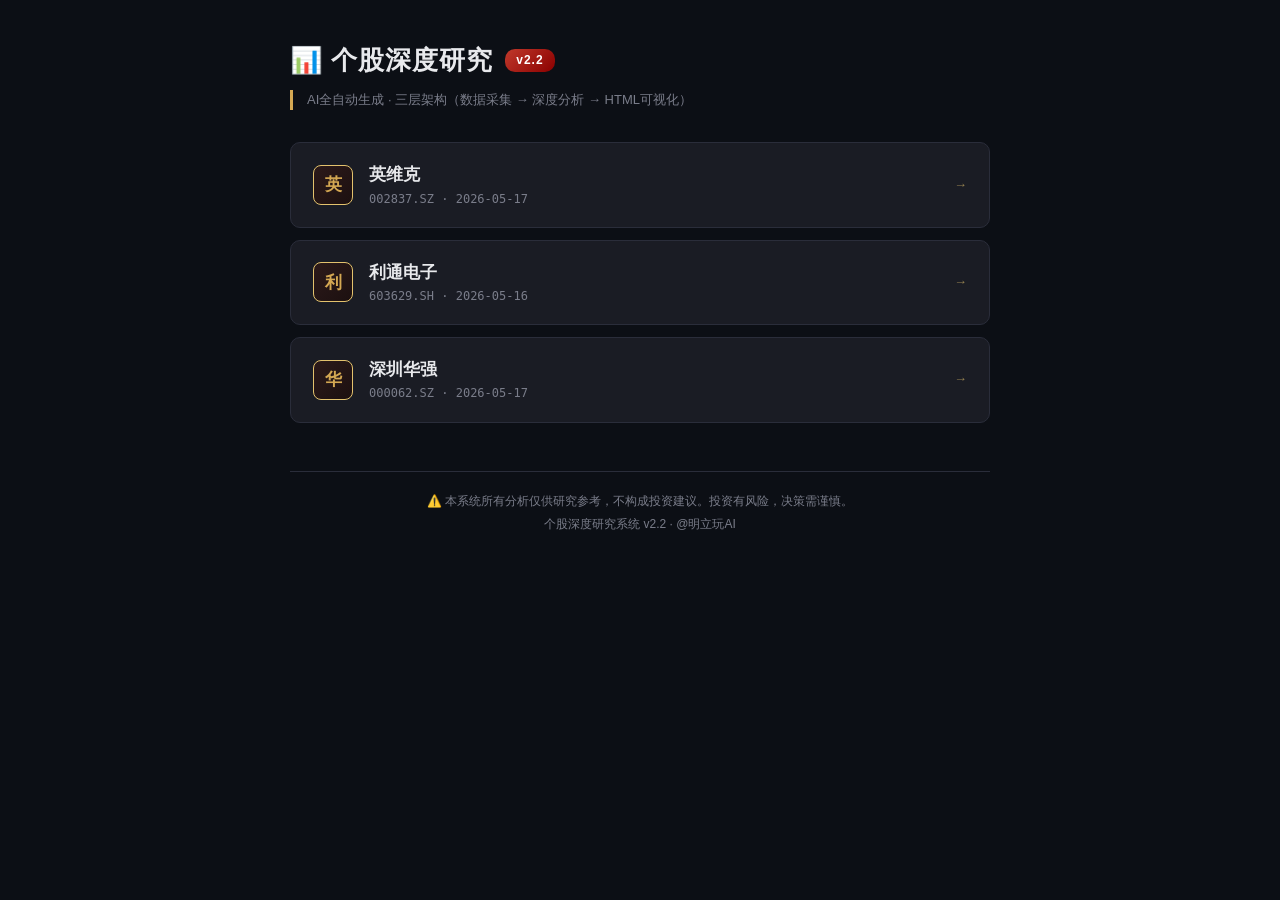
==== index.html @ 860a08ff "update" ====
<!DOCTYPE html>
<html lang="zh-CN">
<head>
<meta charset="UTF-8">
<meta name="viewport" content="width=device-width, initial-scale=1.0">
<title>个股深度研究 · 报告导航</title>
<style>
:root{--bg:#0c0f15;--card:#1a1c24;--border:#2a2d3a;--gold:#d4a853;--gold-light:#e3c26d;--red:#f55656;--text:#e8e9ec;--text-sec:#b0b3be;--text-muted:#7a7d8a;--radius:10px;--transition:0.2s ease}
*{margin:0;padding:0;box-sizing:border-box}
body{background:var(--bg);color:var(--text);font-family:"PingFang SC","Microsoft YaHei",sans-serif;line-height:1.6;font-size:14px;min-height:100vh;display:flex;flex-direction:column;align-items:center;padding:40px 20px}
.container{max-width:700px;width:100%}
h1{font-size:26px;font-weight:800;letter-spacing:1px;display:flex;align-items:center;gap:12px;flex-wrap:wrap}
h1 .badge{background:linear-gradient(135deg,#c0392b,#8b0000);color:#fff;font-size:12px;padding:2px 11px;border-radius:10px;font-weight:600}
.subtitle{color:var(--text-muted);font-size:13px;margin:8px 0 32px;border-left:3px solid var(--gold);padding-left:14px}
.stock-list{display:flex;flex-direction:column;gap:12px}
.stock-card{background:var(--card);border:1px solid var(--border);border-radius:var(--radius);padding:18px 22px;display:flex;align-items:center;gap:16px;text-decoration:none;color:inherit;transition:var(--transition)}
.stock-card:hover{border-color:var(--gold);box-shadow:0 4px 20px rgba(0,0,0,0.3)}
.stock-icon{width:40px;height:40px;border-radius:8px;background:linear-gradient(135deg,#2c1a1a,#1c1010);display:flex;align-items:center;justify-content:center;font-weight:900;font-size:17px;color:var(--gold);border:1px solid var(--gold-light);flex-shrink:0}
.stock-name{font-size:17px;font-weight:700}
.stock-code{font-size:12px;color:var(--text-muted);font-family:"JetBrains Mono","Consolas",monospace;margin-top:1px}
.stock-arrow{color:var(--gold-light);font-size:13px;margin-left:auto;opacity:0.6}
.stock-card:hover .stock-arrow{opacity:1}
.empty{text-align:center;padding:60px 20px;color:var(--text-muted);font-size:14px;border:2px dashed var(--border);border-radius:var(--radius)}
footer{margin-top:48px;font-size:12px;color:var(--text-muted);text-align:center;padding-top:20px;border-top:1px solid var(--border);width:100%}
</style>
</head>
<body>
<div class="container">
<h1>📊 个股深度研究 <span class="badge">v2.2</span></h1>
<div class="subtitle">AI全自动生成 · 三层架构（数据采集 → 深度分析 → HTML可视化）</div>
<div class="stock-list">

<a class="stock-card" href="英维克002837.SZ/20260517.html">
<div class="stock-icon">英</div>
<div>
<div class="stock-name">英维克</div>
<div class="stock-code">002837.SZ · 2026-05-17</div>
</div>
<div class="stock-arrow">→</div>
</a>

<a class="stock-card" href="利通电子603629.SH/20260516.html">
<div class="stock-icon">利</div>
<div>
<div class="stock-name">利通电子</div>
<div class="stock-code">603629.SH · 2026-05-16</div>
</div>
<div class="stock-arrow">→</div>
</a>

<a class="stock-card" href="深圳华强000062.SZ/20260517.html">
<div class="stock-icon">华</div>
<div>
<div class="stock-name">深圳华强</div>
<div class="stock-code">000062.SZ · 2026-05-17</div>
</div>
<div class="stock-arrow">→</div>
</a>

</div>
<footer>
<p>⚠️ 本系统所有分析仅供研究参考，不构成投资建议。投资有风险，决策需谨慎。</p>
<p style="margin-top:4px;">个股深度研究系统 v2.2 · @明立玩AI</p>
</footer>
</div>
</body>
</html>
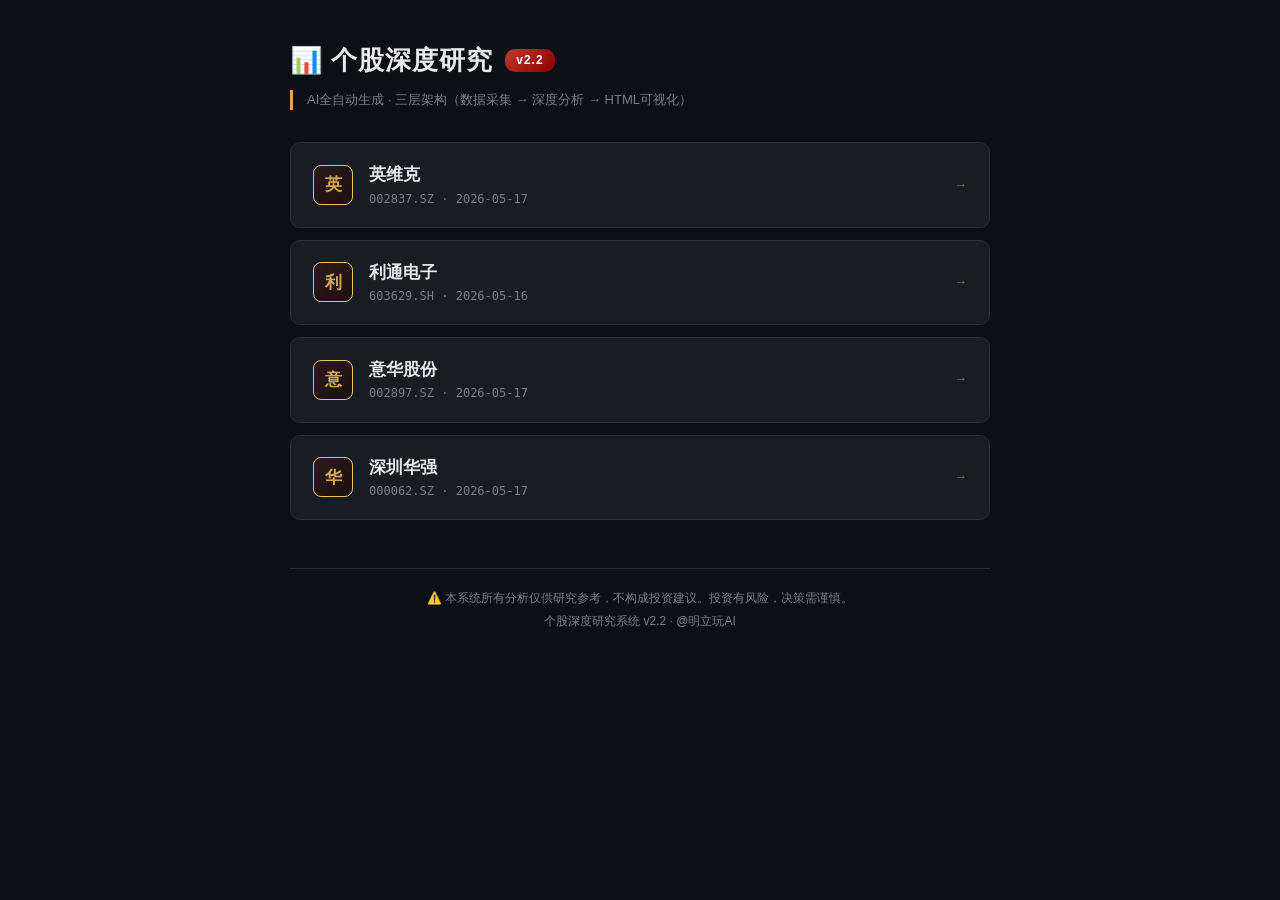
==== commit 3e4f4f12: "update" ====
--- a/index.html
+++ b/index.html
@@ -3,6 +3,7 @@
 <head>
 <meta charset="UTF-8">
 <meta name="viewport" content="width=device-width, initial-scale=1.0">
+<link rel="icon" type="image/svg+xml" href="favicon.svg">
 <title>个股深度研究 · 报告导航</title>
 <style>
 :root{--bg:#0c0f15;--card:#1a1c24;--border:#2a2d3a;--gold:#d4a853;--gold-light:#e3c26d;--red:#f55656;--text:#e8e9ec;--text-sec:#b0b3be;--text-muted:#7a7d8a;--radius:10px;--transition:0.2s ease}
@@ -30,7 +31,7 @@
 <div class="subtitle">AI全自动生成 · 三层架构（数据采集 → 深度分析 → HTML可视化）</div>
 <div class="stock-list">
 
-<a class="stock-card" href="英维克002837.SZ/20260517.html">
+<a class="stock-card" href="002837.SZ/20260517.html">
 <div class="stock-icon">英</div>
 <div>
 <div class="stock-name">英维克</div>
@@ -39,7 +40,7 @@
 <div class="stock-arrow">→</div>
 </a>
 
-<a class="stock-card" href="利通电子603629.SH/20260516.html">
+<a class="stock-card" href="603629.SH/20260516.html">
 <div class="stock-icon">利</div>
 <div>
 <div class="stock-name">利通电子</div>
@@ -48,7 +49,16 @@
 <div class="stock-arrow">→</div>
 </a>
 
-<a class="stock-card" href="深圳华强000062.SZ/20260517.html">
+<a class="stock-card" href="002897.SZ/20260517.html">
+<div class="stock-icon">意</div>
+<div>
+<div class="stock-name">意华股份</div>
+<div class="stock-code">002897.SZ · 2026-05-17</div>
+</div>
+<div class="stock-arrow">→</div>
+</a>
+
+<a class="stock-card" href="000062.SZ/20260517.html">
 <div class="stock-icon">华</div>
 <div>
 <div class="stock-name">深圳华强</div>
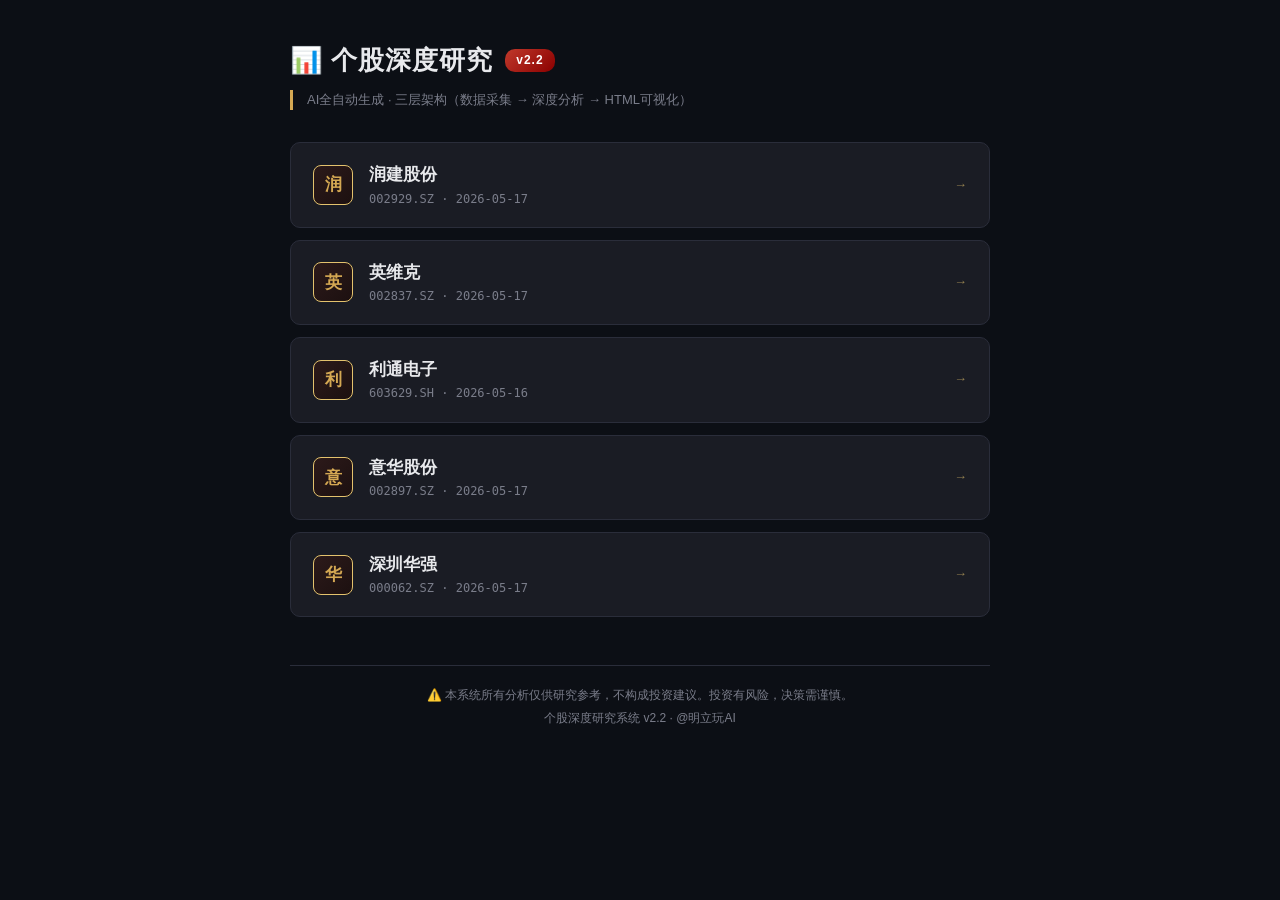
==== commit d30cbfcf: "update" ====
--- a/index.html
+++ b/index.html
@@ -30,6 +30,15 @@
 <h1>📊 个股深度研究 <span class="badge">v2.2</span></h1>
 <div class="subtitle">AI全自动生成 · 三层架构（数据采集 → 深度分析 → HTML可视化）</div>
 <div class="stock-list">
+
+<a class="stock-card" href="002929.SZ/20260517.html">
+<div class="stock-icon">润</div>
+<div>
+<div class="stock-name">润建股份</div>
+<div class="stock-code">002929.SZ · 2026-05-17</div>
+</div>
+<div class="stock-arrow">→</div>
+</a>
 
 <a class="stock-card" href="002837.SZ/20260517.html">
 <div class="stock-icon">英</div>
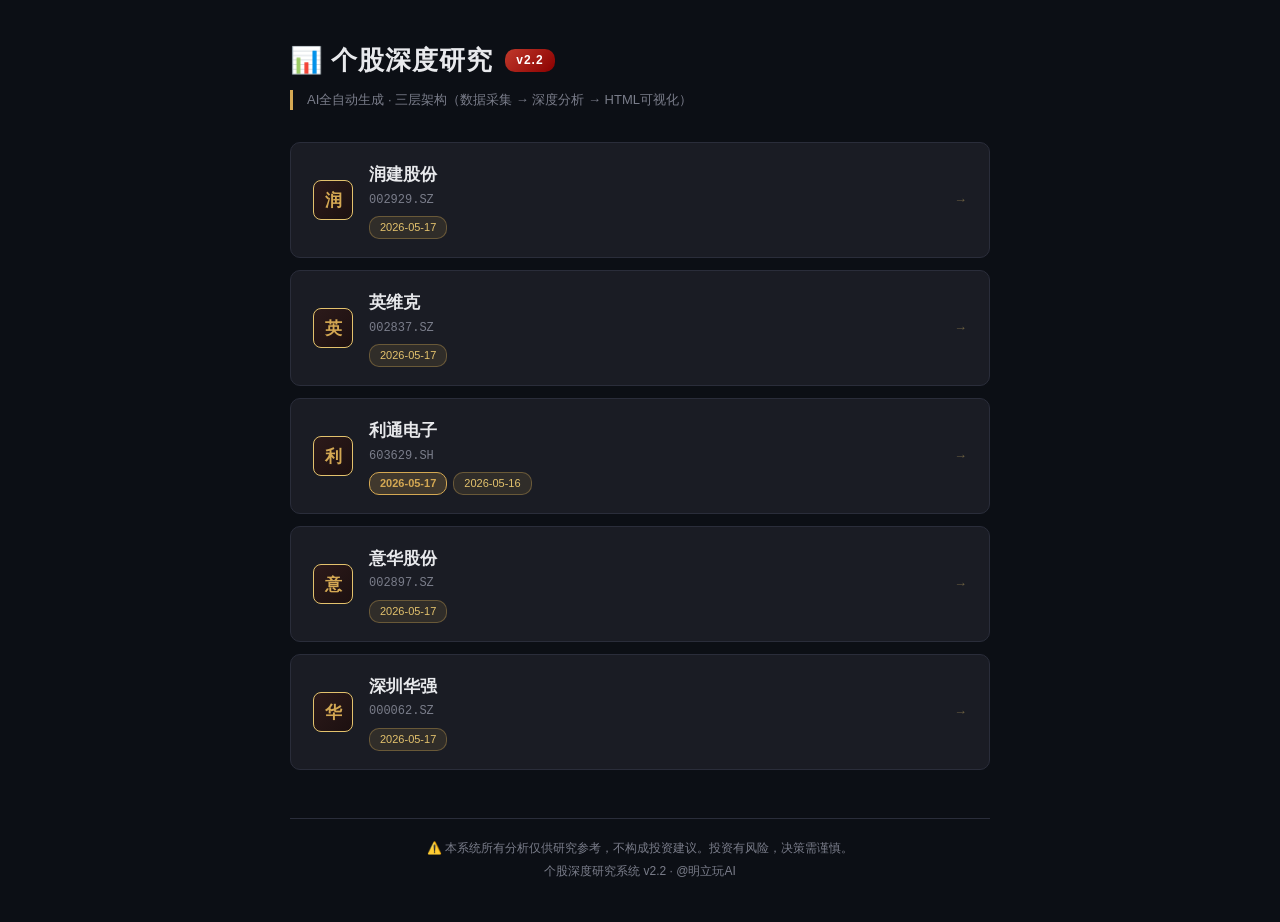
==== commit 7c2b02e8: "update" ====
--- a/index.html
+++ b/index.html
@@ -14,12 +14,19 @@
 h1 .badge{background:linear-gradient(135deg,#c0392b,#8b0000);color:#fff;font-size:12px;padding:2px 11px;border-radius:10px;font-weight:600}
 .subtitle{color:var(--text-muted);font-size:13px;margin:8px 0 32px;border-left:3px solid var(--gold);padding-left:14px}
 .stock-list{display:flex;flex-direction:column;gap:12px}
-.stock-card{background:var(--card);border:1px solid var(--border);border-radius:var(--radius);padding:18px 22px;display:flex;align-items:center;gap:16px;text-decoration:none;color:inherit;transition:var(--transition)}
-.stock-card:hover{border-color:var(--gold);box-shadow:0 4px 20px rgba(0,0,0,0.3)}
+.stock-card{background:var(--card);border:1px solid var(--border);border-radius:var(--radius);padding:18px 22px;display:flex;align-items:center;gap:16px;cursor:pointer;text-decoration:none;color:inherit;transition:var(--transition);user-select:none}
+.stock-card:hover{border-color:var(--gold);box-shadow:0 4px 20px rgba(0,0,0,0.3);transform:translateY(-1px)}
+.stock-card:active{transform:translateY(0)}
 .stock-icon{width:40px;height:40px;border-radius:8px;background:linear-gradient(135deg,#2c1a1a,#1c1010);display:flex;align-items:center;justify-content:center;font-weight:900;font-size:17px;color:var(--gold);border:1px solid var(--gold-light);flex-shrink:0}
+.stock-info{flex:1;min-width:0}
 .stock-name{font-size:17px;font-weight:700}
-.stock-code{font-size:12px;color:var(--text-muted);font-family:"JetBrains Mono","Consolas",monospace;margin-top:1px}
-.stock-arrow{color:var(--gold-light);font-size:13px;margin-left:auto;opacity:0.6}
+.stock-code{font-size:12px;color:var(--text-muted);font-family:"JetBrains Mono","Consolas",monospace;margin-top:2px}
+.stock-dates{display:flex;flex-wrap:wrap;gap:6px;margin-top:6px}
+.date-pill{display:inline-block;padding:2px 10px;border-radius:10px;font-size:11px;font-weight:500;background:rgba(212,168,83,0.08);border:1px solid var(--border);color:var(--text-sec);text-decoration:none;transition:var(--transition);cursor:default}
+a.date-pill{cursor:pointer;background:rgba(212,168,83,0.12);border-color:rgba(212,168,83,0.35);color:var(--gold-light)}
+a.date-pill:hover{background:rgba(212,168,83,0.25);border-color:var(--gold);color:var(--gold);transform:translateY(-1px)}
+a.date-pill.latest{background:rgba(212,168,83,0.2);border-color:var(--gold);color:var(--gold);font-weight:600}
+.stock-arrow{color:var(--gold-light);font-size:13px;opacity:0.4;transition:var(--transition);flex-shrink:0}
 .stock-card:hover .stock-arrow{opacity:1}
 .empty{text-align:center;padding:60px 20px;color:var(--text-muted);font-size:14px;border:2px dashed var(--border);border-radius:var(--radius)}
 footer{margin-top:48px;font-size:12px;color:var(--text-muted);text-align:center;padding-top:20px;border-top:1px solid var(--border);width:100%}
@@ -31,50 +38,58 @@
 <div class="subtitle">AI全自动生成 · 三层架构（数据采集 → 深度分析 → HTML可视化）</div>
 <div class="stock-list">
 
-<a class="stock-card" href="002929.SZ/20260517.html">
+<div class="stock-card" onclick="location.href='002929.SZ/20260517.html'" role="link" tabindex="0">
 <div class="stock-icon">润</div>
-<div>
+<div class="stock-info">
 <div class="stock-name">润建股份</div>
-<div class="stock-code">002929.SZ · 2026-05-17</div>
+<div class="stock-code">002929.SZ</div>
+<div class="stock-dates"><a class="date-pill" href="002929.SZ/20260517.html" onclick="event.stopPropagation()">2026-05-17</a></div>
 </div>
 <div class="stock-arrow">→</div>
-</a>
+</div>
 
-<a class="stock-card" href="002837.SZ/20260517.html">
+<div class="stock-card" onclick="location.href='002837.SZ/20260517.html'" role="link" tabindex="0">
 <div class="stock-icon">英</div>
-<div>
+<div class="stock-info">
 <div class="stock-name">英维克</div>
-<div class="stock-code">002837.SZ · 2026-05-17</div>
+<div class="stock-code">002837.SZ</div>
+<div class="stock-dates"><a class="date-pill" href="002837.SZ/20260517.html" onclick="event.stopPropagation()">2026-05-17</a></div>
 </div>
 <div class="stock-arrow">→</div>
-</a>
+</div>
 
-<a class="stock-card" href="603629.SH/20260516.html">
+<div class="stock-card" onclick="location.href='603629.SH/20260517.html'" role="link" tabindex="0">
 <div class="stock-icon">利</div>
-<div>
+<div class="stock-info">
 <div class="stock-name">利通电子</div>
-<div class="stock-code">603629.SH · 2026-05-16</div>
+<div class="stock-code">603629.SH</div>
+<div class="stock-dates">
+<a class="date-pill latest" href="603629.SH/20260517.html" onclick="event.stopPropagation()">2026-05-17</a>
+<a class="date-pill" href="603629.SH/20260516.html" onclick="event.stopPropagation()">2026-05-16</a>
+</div>
 </div>
 <div class="stock-arrow">→</div>
-</a>
+</div>
 
-<a class="stock-card" href="002897.SZ/20260517.html">
+<div class="stock-card" onclick="location.href='002897.SZ/20260517.html'" role="link" tabindex="0">
 <div class="stock-icon">意</div>
-<div>
+<div class="stock-info">
 <div class="stock-name">意华股份</div>
-<div class="stock-code">002897.SZ · 2026-05-17</div>
+<div class="stock-code">002897.SZ</div>
+<div class="stock-dates"><a class="date-pill" href="002897.SZ/20260517.html" onclick="event.stopPropagation()">2026-05-17</a></div>
 </div>
 <div class="stock-arrow">→</div>
-</a>
+</div>
 
-<a class="stock-card" href="000062.SZ/20260517.html">
+<div class="stock-card" onclick="location.href='000062.SZ/20260517.html'" role="link" tabindex="0">
 <div class="stock-icon">华</div>
-<div>
+<div class="stock-info">
 <div class="stock-name">深圳华强</div>
-<div class="stock-code">000062.SZ · 2026-05-17</div>
+<div class="stock-code">000062.SZ</div>
+<div class="stock-dates"><a class="date-pill" href="000062.SZ/20260517.html" onclick="event.stopPropagation()">2026-05-17</a></div>
 </div>
 <div class="stock-arrow">→</div>
-</a>
+</div>
 
 </div>
 <footer>
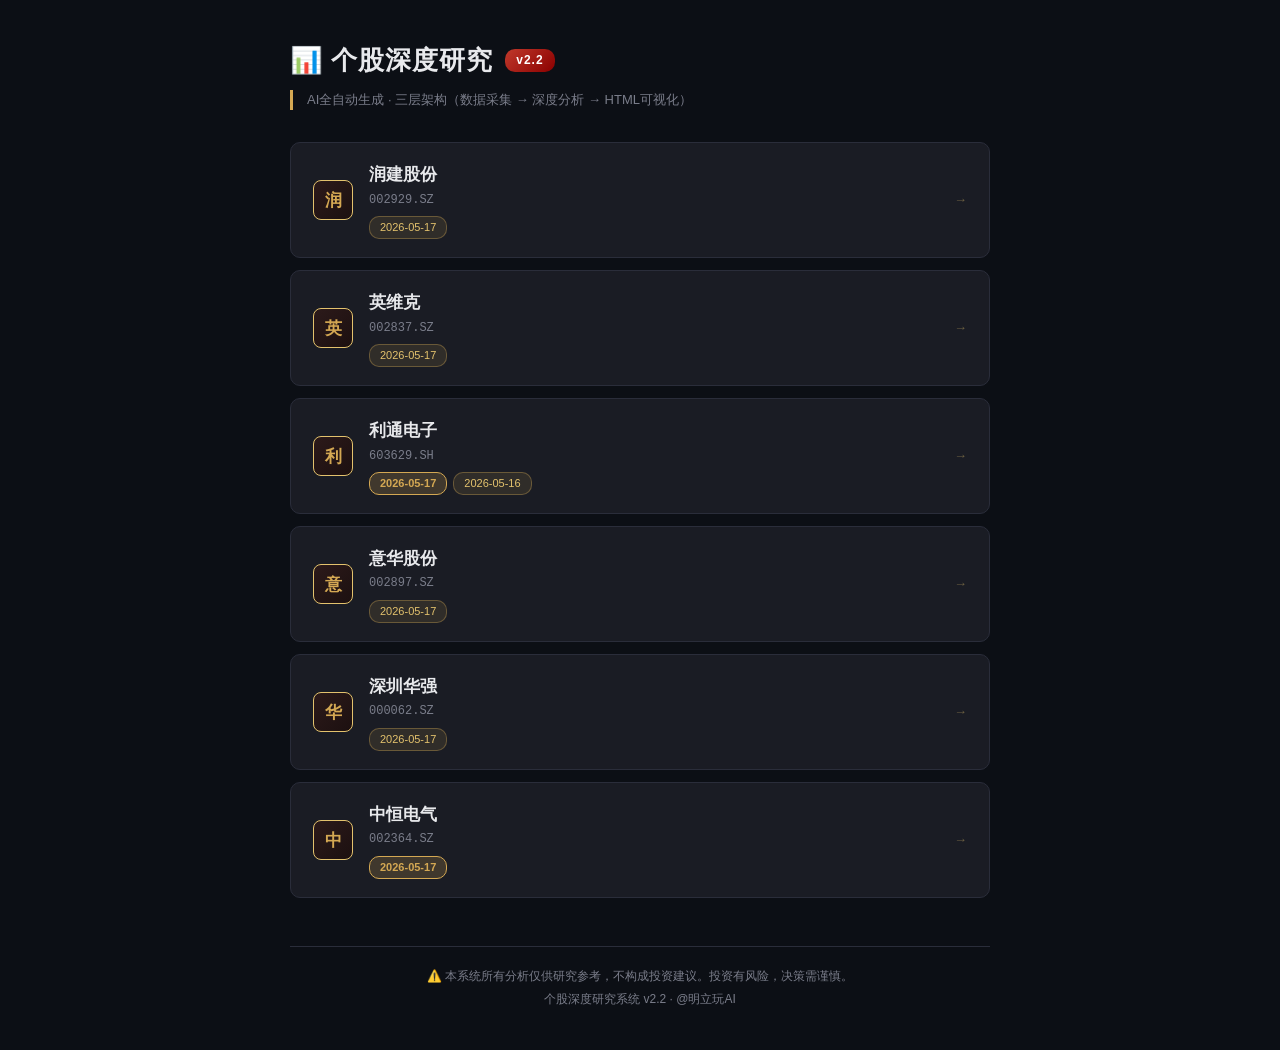
==== commit 51f73103: "update" ====
--- a/index.html
+++ b/index.html
@@ -91,6 +91,16 @@
 <div class="stock-arrow">→</div>
 </div>
 
+	<div class="stock-card" onclick="location.href='002364.SZ/20260517.html'" role="link" tabindex="0">
+	<div class="stock-icon">中</div>
+	<div class="stock-info">
+	<div class="stock-name">中恒电气</div>
+	<div class="stock-code">002364.SZ</div>
+	<div class="stock-dates"><a class="date-pill latest" href="002364.SZ/20260517.html" onclick="event.stopPropagation()">2026-05-17</a></div>
+	</div>
+	<div class="stock-arrow">→</div>
+	</div>
+
 </div>
 <footer>
 <p>⚠️ 本系统所有分析仅供研究参考，不构成投资建议。投资有风险，决策需谨慎。</p>
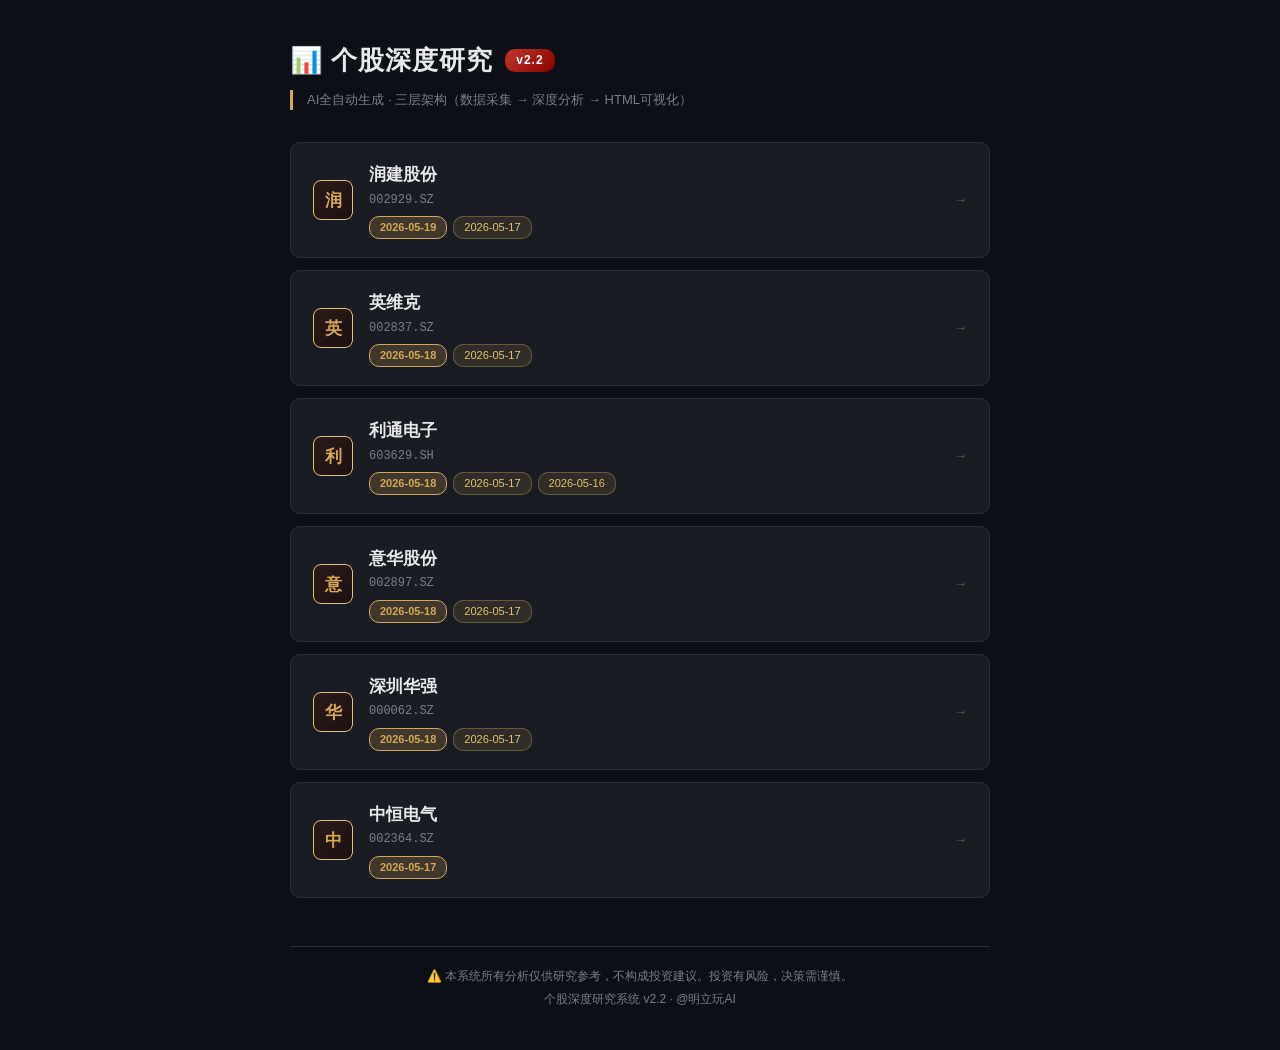
==== commit a2bc014e: "feat: 新增润建股份深度研报，更新多只股票研报至最新日期 - 新增润建股份 (002929.SZ) 2026-05-19 深度研报（Token工厂转型分析） - 新增英维克 (002837.SZ)" ====
--- a/index.html
+++ b/index.html
@@ -38,55 +38,68 @@
 <div class="subtitle">AI全自动生成 · 三层架构（数据采集 → 深度分析 → HTML可视化）</div>
 <div class="stock-list">
 
-<div class="stock-card" onclick="location.href='002929.SZ/20260517.html'" role="link" tabindex="0">
+<div class="stock-card" onclick="location.href='002929.SZ/20260519.html'" role="link" tabindex="0">
 <div class="stock-icon">润</div>
 <div class="stock-info">
 <div class="stock-name">润建股份</div>
 <div class="stock-code">002929.SZ</div>
-<div class="stock-dates"><a class="date-pill" href="002929.SZ/20260517.html" onclick="event.stopPropagation()">2026-05-17</a></div>
+<div class="stock-dates">
+<a class="date-pill latest" href="002929.SZ/20260519.html" onclick="event.stopPropagation()">2026-05-19</a>
+<a class="date-pill" href="002929.SZ/20260517.html" onclick="event.stopPropagation()">2026-05-17</a>
+</div>
 </div>
 <div class="stock-arrow">→</div>
 </div>
 
-<div class="stock-card" onclick="location.href='002837.SZ/20260517.html'" role="link" tabindex="0">
+<div class="stock-card" onclick="location.href='002837.SZ/20260518.html'" role="link" tabindex="0">
 <div class="stock-icon">英</div>
 <div class="stock-info">
 <div class="stock-name">英维克</div>
 <div class="stock-code">002837.SZ</div>
-<div class="stock-dates"><a class="date-pill" href="002837.SZ/20260517.html" onclick="event.stopPropagation()">2026-05-17</a></div>
+<div class="stock-dates">
+<a class="date-pill latest" href="002837.SZ/20260518.html" onclick="event.stopPropagation()">2026-05-18</a>
+<a class="date-pill" href="002837.SZ/20260517.html" onclick="event.stopPropagation()">2026-05-17</a>
+</div>
 </div>
 <div class="stock-arrow">→</div>
 </div>
 
-<div class="stock-card" onclick="location.href='603629.SH/20260517.html'" role="link" tabindex="0">
+<div class="stock-card" onclick="location.href='603629.SH/20260518.html'" role="link" tabindex="0">
 <div class="stock-icon">利</div>
 <div class="stock-info">
 <div class="stock-name">利通电子</div>
 <div class="stock-code">603629.SH</div>
 <div class="stock-dates">
-<a class="date-pill latest" href="603629.SH/20260517.html" onclick="event.stopPropagation()">2026-05-17</a>
+<a class="date-pill latest" href="603629.SH/20260518.html" onclick="event.stopPropagation()">2026-05-18</a>
+<a class="date-pill" href="603629.SH/20260517.html" onclick="event.stopPropagation()">2026-05-17</a>
 <a class="date-pill" href="603629.SH/20260516.html" onclick="event.stopPropagation()">2026-05-16</a>
 </div>
 </div>
 <div class="stock-arrow">→</div>
 </div>
 
-<div class="stock-card" onclick="location.href='002897.SZ/20260517.html'" role="link" tabindex="0">
+<div class="stock-card" onclick="location.href='002897.SZ/20260518.html'" role="link" tabindex="0">
 <div class="stock-icon">意</div>
 <div class="stock-info">
 <div class="stock-name">意华股份</div>
 <div class="stock-code">002897.SZ</div>
-<div class="stock-dates"><a class="date-pill" href="002897.SZ/20260517.html" onclick="event.stopPropagation()">2026-05-17</a></div>
+<div class="stock-dates">
+<a class="date-pill latest" href="002897.SZ/20260518.html" onclick="event.stopPropagation()">2026-05-18</a>
+<a class="date-pill" href="002897.SZ/20260517.html" onclick="event.stopPropagation()">2026-05-17</a>
+</div>
 </div>
 <div class="stock-arrow">→</div>
 </div>
 
-<div class="stock-card" onclick="location.href='000062.SZ/20260517.html'" role="link" tabindex="0">
+<div class="stock-card" onclick="location.href='000062.SZ/20260518.html'" role="link" tabindex="0">
 <div class="stock-icon">华</div>
 <div class="stock-info">
 <div class="stock-name">深圳华强</div>
 <div class="stock-code">000062.SZ</div>
-<div class="stock-dates"><a class="date-pill" href="000062.SZ/20260517.html" onclick="event.stopPropagation()">2026-05-17</a></div>
+<div class="stock-dates">
+<a class="date-pill latest" href="000062.SZ/20260518.html" onclick="event.stopPropagation()">2026-05-18</a>
+<a class="date-pill" href="000062.SZ/20260517.html" onclick="event.stopPropagation()">2026-05-17</a>
+</div>
 </div>
 <div class="stock-arrow">→</div>
 </div>
